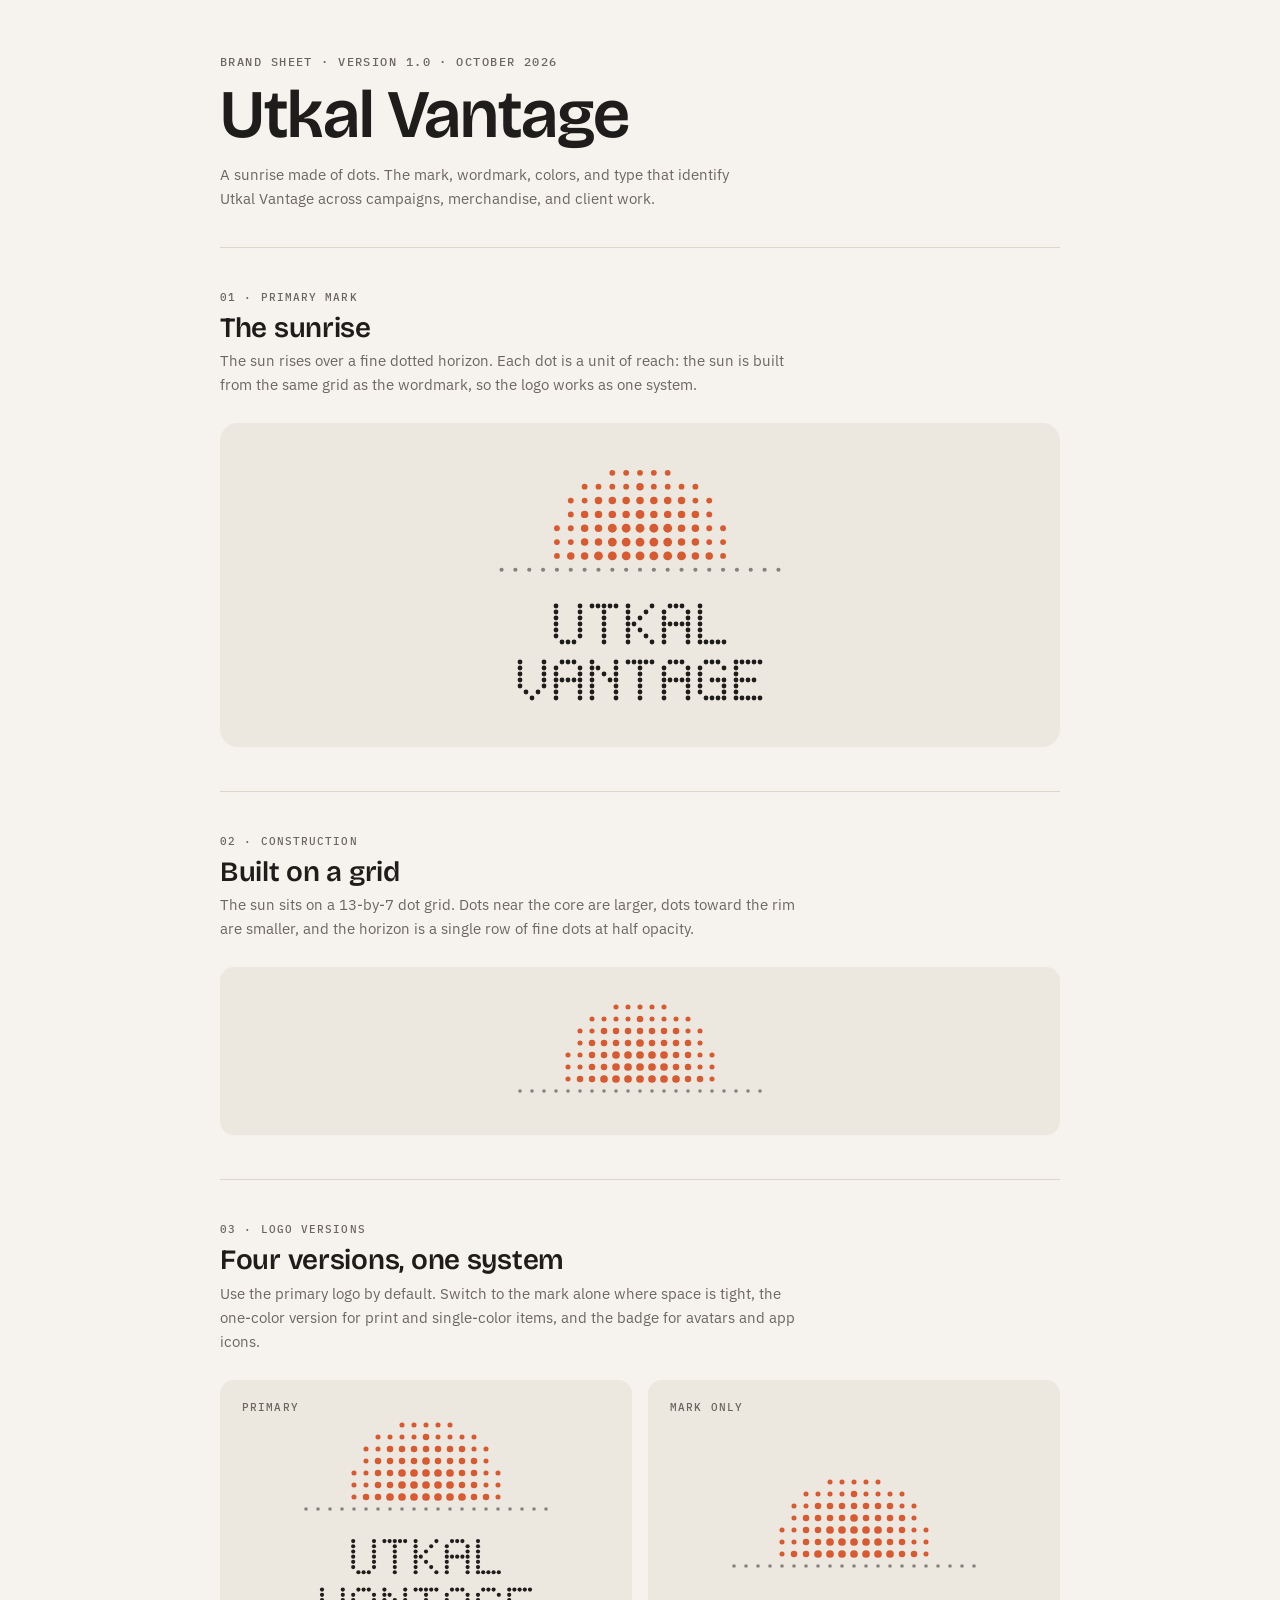
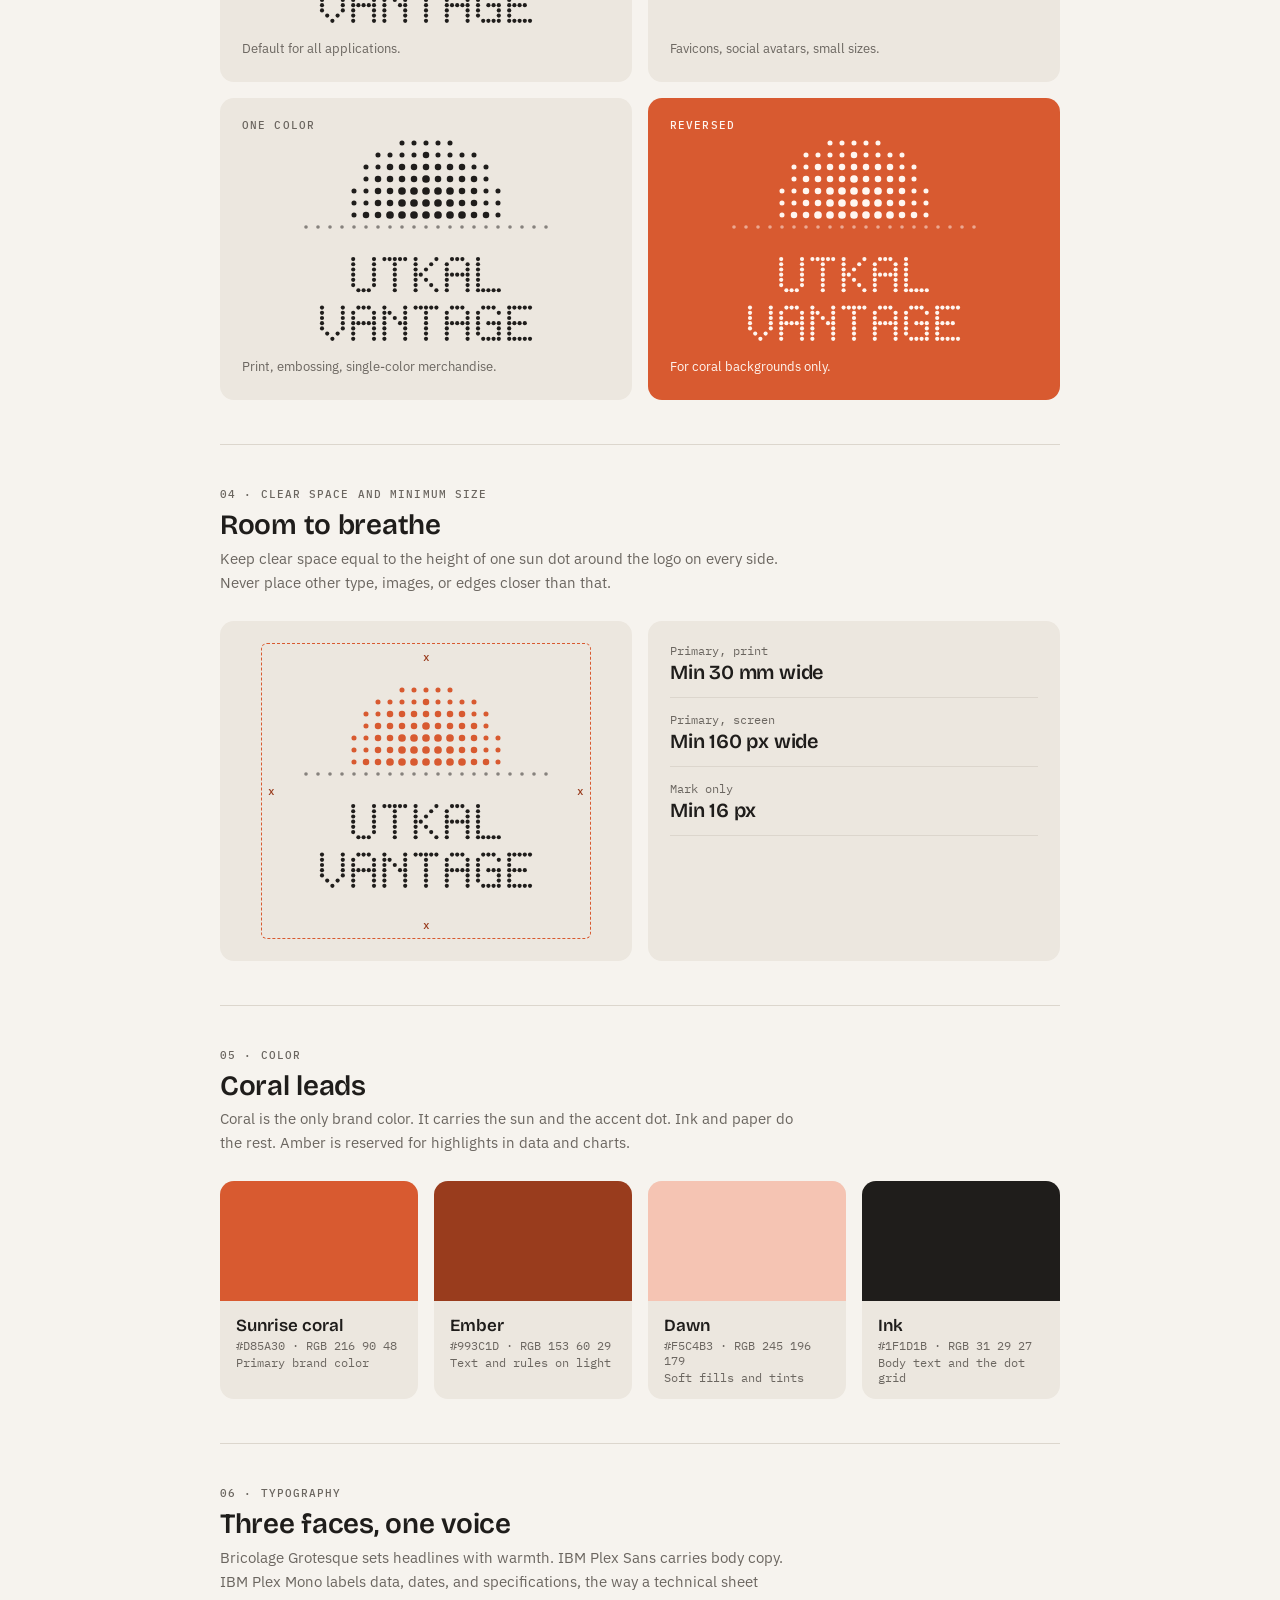
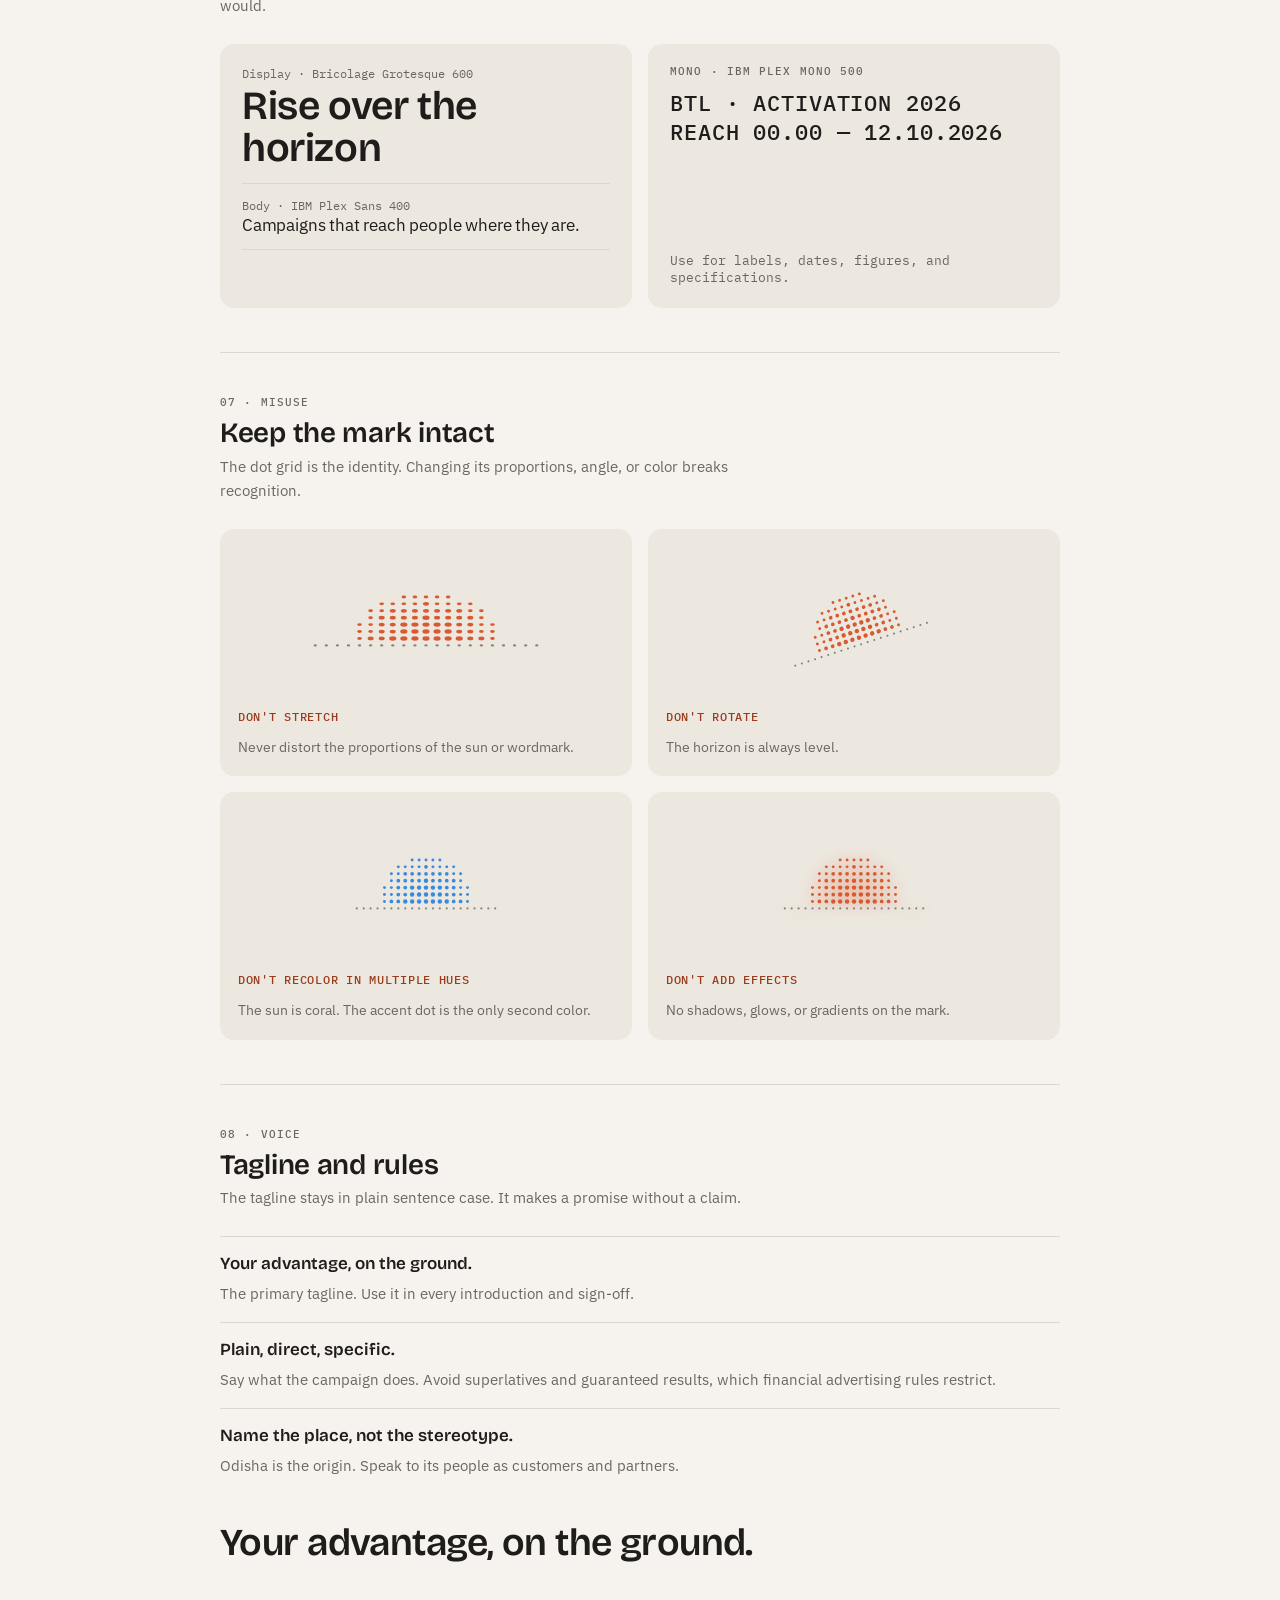
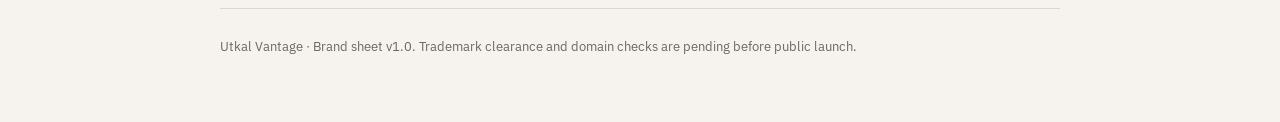
==== brand-sheet.html @ a1b7d974 "feat(brand): apply Utkal Vantage brand identity, sunrise dot grid logo, and typography" ====
<!doctype html><html><head><meta charset=utf8><meta name=viewport content="width=device-width,initial-scale=1,viewport-fit=cover"><style>:root{color-scheme:light;box-sizing:border-box;padding-top:env(safe-area-inset-top,0px);padding-bottom:env(safe-area-inset-bottom,0px)}html{scroll-padding-top:env(safe-area-inset-top,0px)}body{margin:0;padding:0;font:14px -apple-system,BlinkMacSystemFont,sans-serif;background:#fff;color:#000}img{max-width:100%}[hidden]:not([hidden=until-found i]){display:none!important}</style></head><body>
<title>Utkal Vantage Brand Sheet</title>
<link rel="stylesheet" href="https://fonts.googleapis.com/css2?family=Bricolage+Grotesque:opsz,wght@12..96,500..700&family=IBM+Plex+Mono:wght@400;500&family=IBM+Plex+Sans:wght@400;500&display=swap">
<style>
/* Layout: one column of brand specimens, each section a ruled band. Dot grid is the signature. */
:root{
  --bg:#F6F3EE; --fg:#1F1D1B; --muted:#6B6660; --line:#DCD6CD; --panel:#ECE7DF;
  --accent:#D85A30; --accent-deep:#993C1D; --accent-soft:#F5C4B3; --amber:#EF9F27;
  --display:"Bricolage Grotesque",ui-sans-serif,system-ui,sans-serif;
  --body:"IBM Plex Sans",ui-sans-serif,system-ui,sans-serif;
  --mono:"IBM Plex Mono",ui-monospace,monospace;
  color-scheme:light;
}
@media (prefers-color-scheme: dark){
  :root:not([data-theme="light"]){
    --bg:#161412; --fg:#F1EDE7; --muted:#A39C93; --line:#3A3631; --panel:#211E1B;
    --accent:#E8714A; --accent-deep:#F5C4B3; --accent-soft:#4A2A1E; --amber:#F2B04A;
    color-scheme:dark;
  }
}
:root[data-theme="dark"]{
  --bg:#161412; --fg:#F1EDE7; --muted:#A39C93; --line:#3A3631; --panel:#211E1B;
  --accent:#E8714A; --accent-deep:#F5C4B3; --accent-soft:#4A2A1E; --amber:#F2B04A;
  color-scheme:dark;
}
*{box-sizing:border-box}
body{margin:0;background:var(--bg);color:var(--fg);font:400 15px/1.6 var(--body);-webkit-font-smoothing:antialiased}
.wrap{max-width:880px;margin:0 auto;padding-block:32px 64px;padding-inline:20px}
header{display:grid;gap:14px;padding-block:24px 36px;border-bottom:1px solid var(--line)}
.kicker{font:500 12px/1 var(--mono);letter-spacing:.12em;text-transform:uppercase;color:var(--muted)}
h1{font:600 clamp(40px,8vw,68px)/0.98 var(--display);letter-spacing:-.02em;margin:0;text-wrap:balance}
.lede{max-width:60ch;color:var(--muted);margin:0}
section{padding-block:44px;border-bottom:1px solid var(--line)}
h2{font:600 28px/1.1 var(--display);margin:0 0 6px;letter-spacing:-.01em}
.sub{color:var(--muted);margin:0 0 26px;max-width:64ch}
.label{font:500 11px/1 var(--mono);letter-spacing:.1em;text-transform:uppercase;color:var(--muted)}
.grid2{display:grid;grid-template-columns:repeat(2,minmax(0,1fr));gap:16px}
.grid4{display:grid;grid-template-columns:repeat(2,minmax(0,1fr));gap:16px}
@media (min-width:640px){.grid4{grid-template-columns:repeat(4,minmax(0,1fr))}}
.tile{background:var(--panel);border-radius:14px;padding:22px;display:grid;place-items:center;min-height:200px;min-width:0}
.tile svg{width:100%;max-width:260px;height:auto;display:block}
.tile .label{align-self:start;justify-self:start;margin-bottom:auto}
.tile-cap{align-self:end;justify-self:start;font-size:13px;color:var(--muted)}
.tile{grid-template-rows:auto 1fr auto}
.hero{background:var(--panel);border-radius:18px;padding:36px 20px 28px;display:grid;place-items:center;gap:8px}
.hero svg{width:100%;max-width:420px;height:auto}
.clear{position:relative;padding:34px;border:1px dashed var(--accent);border-radius:6px;display:inline-block;max-width:100%}
.clear svg{width:260px;max-width:100%;height:auto;display:block}
.dim{position:absolute;font:500 11px var(--mono);color:var(--accent-deep)}
.swatch{border-radius:14px;overflow:hidden;background:var(--panel);min-width:0}
.chip{height:120px}
.swatch .meta{padding:14px 16px;display:grid;gap:2px}
.swatch .name{font:600 17px var(--display)}
.swatch .code{font:400 12px var(--mono);color:var(--muted)}
.scale{display:grid;gap:14px}
.scale > div{display:grid;gap:4px;padding-bottom:14px;border-bottom:1px solid var(--line);min-width:0}
.scale .sample{font:600 var(--size)/1.05 var(--display);letter-spacing:-.01em;overflow-wrap:anywhere}
.scale .spec{font:400 12px var(--mono);color:var(--muted)}
.mono-sample{font:500 22px/1.3 var(--mono);letter-spacing:.04em;overflow-wrap:anywhere}
.misuse{background:var(--panel);border-radius:14px;padding:18px;display:grid;gap:12px;min-width:0}
.misuse .art{display:grid;place-items:center;min-height:150px;overflow:hidden}
.misuse .art svg{width:150px;height:auto}
.misuse .verdict{font:500 12px var(--mono);letter-spacing:.06em;text-transform:uppercase}
.misuse .verdict.no{color:var(--accent-deep)}
.misuse p{margin:0;color:var(--muted);font-size:14px}
.rule{display:grid;gap:8px;padding:16px 0;border-top:1px solid var(--line)}
.rule:first-child{border-top:0}
.rule b{font:600 17px var(--display)}
.rule span{color:var(--muted)}
.tagline{font:600 clamp(26px,5vw,38px)/1.1 var(--display);letter-spacing:-.015em;margin:0;text-wrap:balance}
footer{padding-block:28px 0;color:var(--muted);font-size:13px}
</style>

<div class="wrap">
  <header>
    <div class="kicker">Brand sheet · Version 1.0 · October 2026</div>
    <h1>Utkal Vantage</h1>
    <p class="lede">A sunrise made of dots. The mark, wordmark, colors, and type that identify Utkal Vantage across campaigns, merchandise, and client work.</p>
  </header>

  <section>
    <div class="label">01 · Primary mark</div>
    <h2 style="margin-top:10px">The sunrise</h2>
    <p class="sub">The sun rises over a fine dotted horizon. Each dot is a unit of reach: the sun is built from the same grid as the wordmark, so the logo works as one system.</p>
    <div class="hero" id="hero"></div>
  </section>

  <section>
    <div class="label">02 · Construction</div>
    <h2 style="margin-top:10px">Built on a grid</h2>
    <p class="sub">The sun sits on a 13-by-7 dot grid. Dots near the core are larger, dots toward the rim are smaller, and the horizon is a single row of fine dots at half opacity.</p>
    <div class="tile" style="min-height:0;padding:28px">
      <div id="construct" style="width:100%;display:grid;place-items:center"></div>
    </div>
  </section>

  <section>
    <div class="label">03 · Logo versions</div>
    <h2 style="margin-top:10px">Four versions, one system</h2>
    <p class="sub">Use the primary logo by default. Switch to the mark alone where space is tight, the one-color version for print and single-color items, and the badge for avatars and app icons.</p>
    <div class="grid2">
      <div class="tile"><div class="label">Primary</div><div id="v-primary"></div><div class="tile-cap">Default for all applications.</div></div>
      <div class="tile"><div class="label">Mark only</div><div id="v-mark"></div><div class="tile-cap">Favicons, social avatars, small sizes.</div></div>
      <div class="tile"><div class="label">One color</div><div id="v-mono"></div><div class="tile-cap">Print, embossing, single-color merchandise.</div></div>
      <div class="tile" style="background:var(--accent)"><div class="label" style="color:#FFF6F0">Reversed</div><div id="v-rev"></div><div class="tile-cap" style="color:#FFF6F0">For coral backgrounds only.</div></div>
    </div>
  </section>

  <section>
    <div class="label">04 · Clear space and minimum size</div>
    <h2 style="margin-top:10px">Room to breathe</h2>
    <p class="sub">Keep clear space equal to the height of one sun dot around the logo on every side. Never place other type, images, or edges closer than that.</p>
    <div class="grid2">
      <div class="tile" style="min-height:0">
        <div class="clear" id="clear"><span class="dim" style="top:6px;left:50%;transform:translateX(-50%)">x</span><span class="dim" style="bottom:6px;left:50%;transform:translateX(-50%)">x</span><span class="dim" style="left:6px;top:50%;transform:translateY(-50%)">x</span><span class="dim" style="right:6px;top:50%;transform:translateY(-50%)">x</span></div>
      </div>
      <div class="tile" style="min-height:0">
        <div class="scale" style="width:100%">
          <div><span class="spec">Primary, print</span><span class="sample" style="--size:20px">Min 30 mm wide</span></div>
          <div><span class="spec">Primary, screen</span><span class="sample" style="--size:20px">Min 160 px wide</span></div>
          <div><span class="spec">Mark only</span><span class="sample" style="--size:20px">Min 16 px</span></div>
        </div>
      </div>
    </div>
  </section>

  <section>
    <div class="label">05 · Color</div>
    <h2 style="margin-top:10px">Coral leads</h2>
    <p class="sub">Coral is the only brand color. It carries the sun and the accent dot. Ink and paper do the rest. Amber is reserved for highlights in data and charts.</p>
    <div class="grid4">
      <div class="swatch"><div class="chip" style="background:#D85A30"></div><div class="meta"><span class="name">Sunrise coral</span><span class="code">#D85A30 · RGB 216 90 48</span><span class="code">Primary brand color</span></div></div>
      <div class="swatch"><div class="chip" style="background:#993C1D"></div><div class="meta"><span class="name">Ember</span><span class="code">#993C1D · RGB 153 60 29</span><span class="code">Text and rules on light</span></div></div>
      <div class="swatch"><div class="chip" style="background:#F5C4B3"></div><div class="meta"><span class="name">Dawn</span><span class="code">#F5C4B3 · RGB 245 196 179</span><span class="code">Soft fills and tints</span></div></div>
      <div class="swatch"><div class="chip" style="background:#1F1D1B"></div><div class="meta"><span class="name">Ink</span><span class="code">#1F1D1B · RGB 31 29 27</span><span class="code">Body text and the dot grid</span></div></div>
    </div>
  </section>

  <section>
    <div class="label">06 · Typography</div>
    <h2 style="margin-top:10px">Three faces, one voice</h2>
    <p class="sub">Bricolage Grotesque sets headlines with warmth. IBM Plex Sans carries body copy. IBM Plex Mono labels data, dates, and specifications, the way a technical sheet would.</p>
    <div class="grid2">
      <div class="tile" style="min-height:0;display:grid;gap:18px;justify-items:start;place-items:unset">
        <div class="scale" style="width:100%">
          <div><span class="spec">Display · Bricolage Grotesque 600</span><span class="sample" style="--size:40px">Rise over the horizon</span></div>
          <div><span class="spec">Body · IBM Plex Sans 400</span><span class="sample" style="--size:17px;font-family:var(--body);font-weight:400">Campaigns that reach people where they are.</span></div>
        </div>
      </div>
      <div class="tile" style="min-height:0;display:grid;justify-items:start;place-items:unset;gap:12px">
        <span class="spec label">Mono · IBM Plex Mono 500</span>
        <div class="mono-sample">BTL · ACTIVATION 2026<br>REACH 00.00 — 12.10.2026</div>
        <span style="font:400 13px var(--mono);color:var(--muted)">Use for labels, dates, figures, and specifications.</span>
      </div>
    </div>
  </section>

  <section>
    <div class="label">07 · Misuse</div>
    <h2 style="margin-top:10px">Keep the mark intact</h2>
    <p class="sub">The dot grid is the identity. Changing its proportions, angle, or color breaks recognition.</p>
    <div class="grid2">
      <div class="misuse"><div class="art" id="m-stretch"></div><span class="verdict no">Don't stretch</span><p>Never distort the proportions of the sun or wordmark.</p></div>
      <div class="misuse"><div class="art" id="m-rotate"></div><span class="verdict no">Don't rotate</span><p>The horizon is always level.</p></div>
      <div class="misuse"><div class="art" id="m-rainbow"></div><span class="verdict no">Don't recolor in multiple hues</span><p>The sun is coral. The accent dot is the only second color.</p></div>
      <div class="misuse"><div class="art" id="m-glow"></div><span class="verdict no">Don't add effects</span><p>No shadows, glows, or gradients on the mark.</p></div>
    </div>
  </section>

  <section>
    <div class="label">08 · Voice</div>
    <h2 style="margin-top:10px">Tagline and rules</h2>
    <p class="sub">The tagline stays in plain sentence case. It makes a promise without a claim.</p>
    <div class="rule"><b>Your advantage, on the ground.</b><span>The primary tagline. Use it in every introduction and sign-off.</span></div>
    <div class="rule"><b>Plain, direct, specific.</b><span>Say what the campaign does. Avoid superlatives and guaranteed results, which financial advertising rules restrict.</span></div>
    <div class="rule"><b>Name the place, not the stereotype.</b><span>Odisha is the origin. Speak to its people as customers and partners.</span></div>
    <p class="tagline" style="margin-top:28px">Your advantage, on the ground.</p>
  </section>

  <footer>Utkal Vantage · Brand sheet v1.0. Trademark clearance and domain checks are pending before public launch.</footer>
</div>

<script>
const NS="http://www.w3.org/2000/svg";
const CORAL="#D85A30", INK="var(--fg)";
const G={U:["#...#","#...#","#...#","#...#","#...#","#...#",".###."],T:["#####","..#..","..#..","..#..","..#..","..#..","..#.."],K:["#...#","#..#.","#.#..","##...","#.#..","#..#.","#...#"],A:[".###.","#...#","#...#","#####","#...#","#...#","#...#"],L:["#....","#....","#....","#....","#....","#....","#####"],V:["#...#","#...#","#...#","#...#","#...#",".#.#.","..#.."],N:["#...#","##..#","#.#.#","#..##","#...#","#...#","#...#"],G:[".###.","#...#","#....","#.###","#...#","#...#",".####"],E:["#####","#....","#....","####.","#....","#....","#####"]};
function el(tag,attrs,parent){const e=document.createElementNS(NS,tag);for(const k in attrs)e.setAttribute(k,attrs[k]);if(parent)parent.appendChild(e);return e;}
function svgBox(w,h,cls){return el("svg",{viewBox:`0 0 ${w} ${h}`,role:"img",width:"100%",class:cls||""});}
function sun(svg,cx,cy,cell,o){
  o=o||{};
  for(let gx=-6;gx<=6;gx++)for(let gy=-6;gy<=0;gy++){
    const d=Math.hypot(gx,gy);
    if(d<=6.5){
      const r=d<=3?cell*0.32:(d<=5?cell*0.27:cell*0.21);
      const fill=(o.core&&d<=3)?CORAL:(o.sunFill||CORAL);
      el("circle",{cx:cx+gx*cell,cy:cy+gy*cell,r:r,fill:fill},svg);
    }
  }
  for(let gx=-10;gx<=10;gx++)el("circle",{cx:cx+gx*cell,cy:cy+cell,r:cell*0.15,fill:o.ink||INK,opacity:0.5},svg);
}
function word(svg,s,x0,y0,wc,fill){
  const w=s.length*6-1;
  let x=x0-(w*wc)/2;
  for(const ch of s){
    const g=G[ch];
    for(let r=0;r<7;r++)for(let c=0;c<5;c++)if(g[r][c]==="#")el("circle",{cx:x+c*wc+wc/2,cy:y0+r*wc+wc/2,r:wc*0.4,fill:fill||INK},svg);
    x+=6*wc;
  }
}
function primary(cell,o){
  const w=260,h=112,svg=svgBox(w,h);
  sun(svg,130,84,cell,o);
  return svg;
}
function wordmark(o){
  const svg=svgBox(300,120);
  word(svg,"UTKAL",150,4,6,o&&o.wordFill);
  word(svg,"VANTAGE",150,60,6,o&&o.wordFill);
  return svg;
}
function lockup(o){
  const wrap=document.createElement("div");
  wrap.style.display="grid";wrap.style.justifyItems="center";wrap.style.gap="10px";
  const top=primary(12,o);
  top.setAttribute("width","100%");
  wrap.appendChild(top);
  const wm=wordmark(o);
  wm.setAttribute("width","60%");
  wrap.appendChild(wm);
  return wrap;
}
function markOnly(o){
  const svg=svgBox(260,112);
  sun(svg,130,84,12,o);
  return svg;
}
document.getElementById("hero").appendChild(lockup({}));
document.getElementById("construct").appendChild(primary(12,{}));
document.getElementById("clear").appendChild(lockup({}));
document.getElementById("v-primary").appendChild(lockup({}));
document.getElementById("v-mark").appendChild(markOnly({}));
document.getElementById("v-mono").appendChild(lockup({core:false,sunFill:"var(--fg)"}));
document.getElementById("v-rev").appendChild(lockup({core:false,sunFill:"#FFF6F0",ink:"#FFF6F0",wordFill:"#FFF6F0"}));
document.getElementById("m-stretch").appendChild(markOnly({}));
document.getElementById("m-stretch").firstChild.style.transform="scaleX(1.6)";
document.getElementById("m-rotate").appendChild(markOnly({}));
document.getElementById("m-rotate").firstChild.style.transform="rotate(-18deg)";
document.getElementById("m-rainbow").appendChild(markOnly({sunFill:"#378ADD"}));
document.getElementById("m-glow").appendChild(markOnly({}));
document.getElementById("m-glow").firstChild.style.filter="drop-shadow(0 0 6px rgba(216,90,48,.7))";
</script>

</body></html>
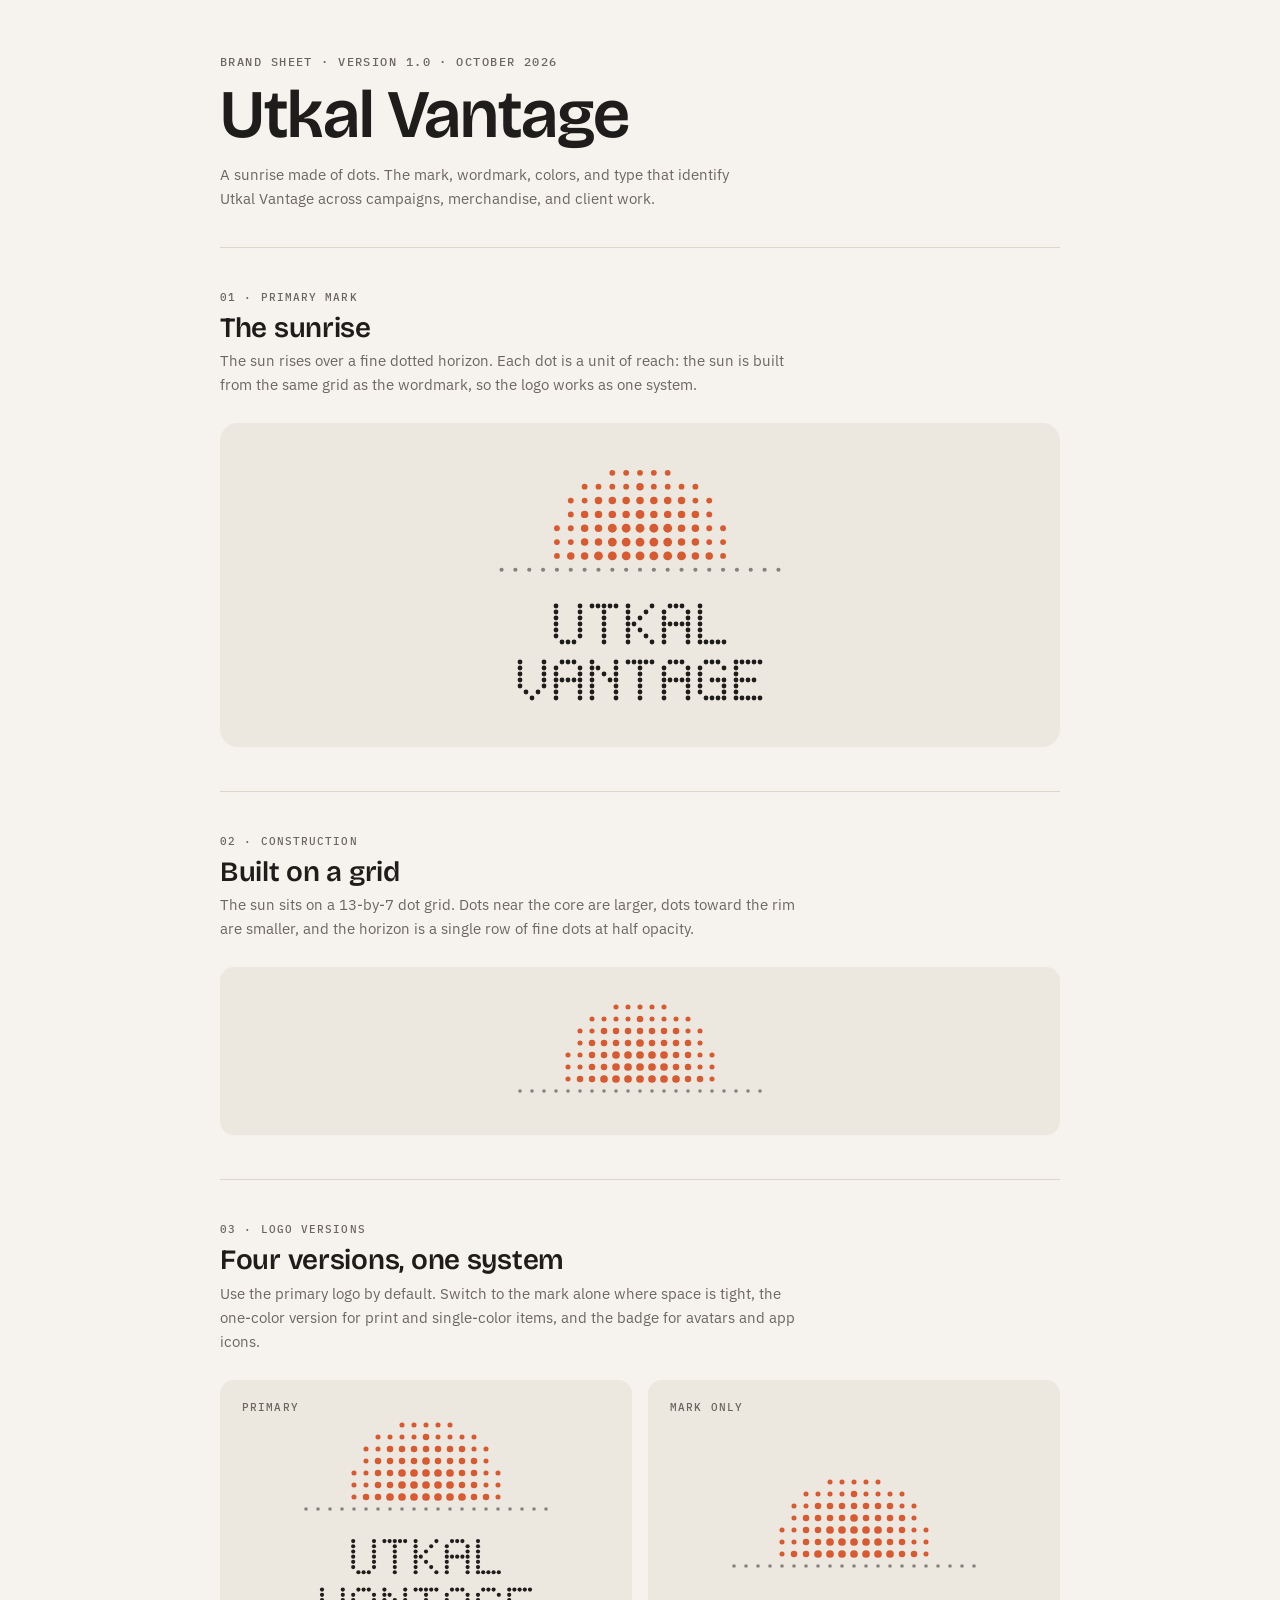
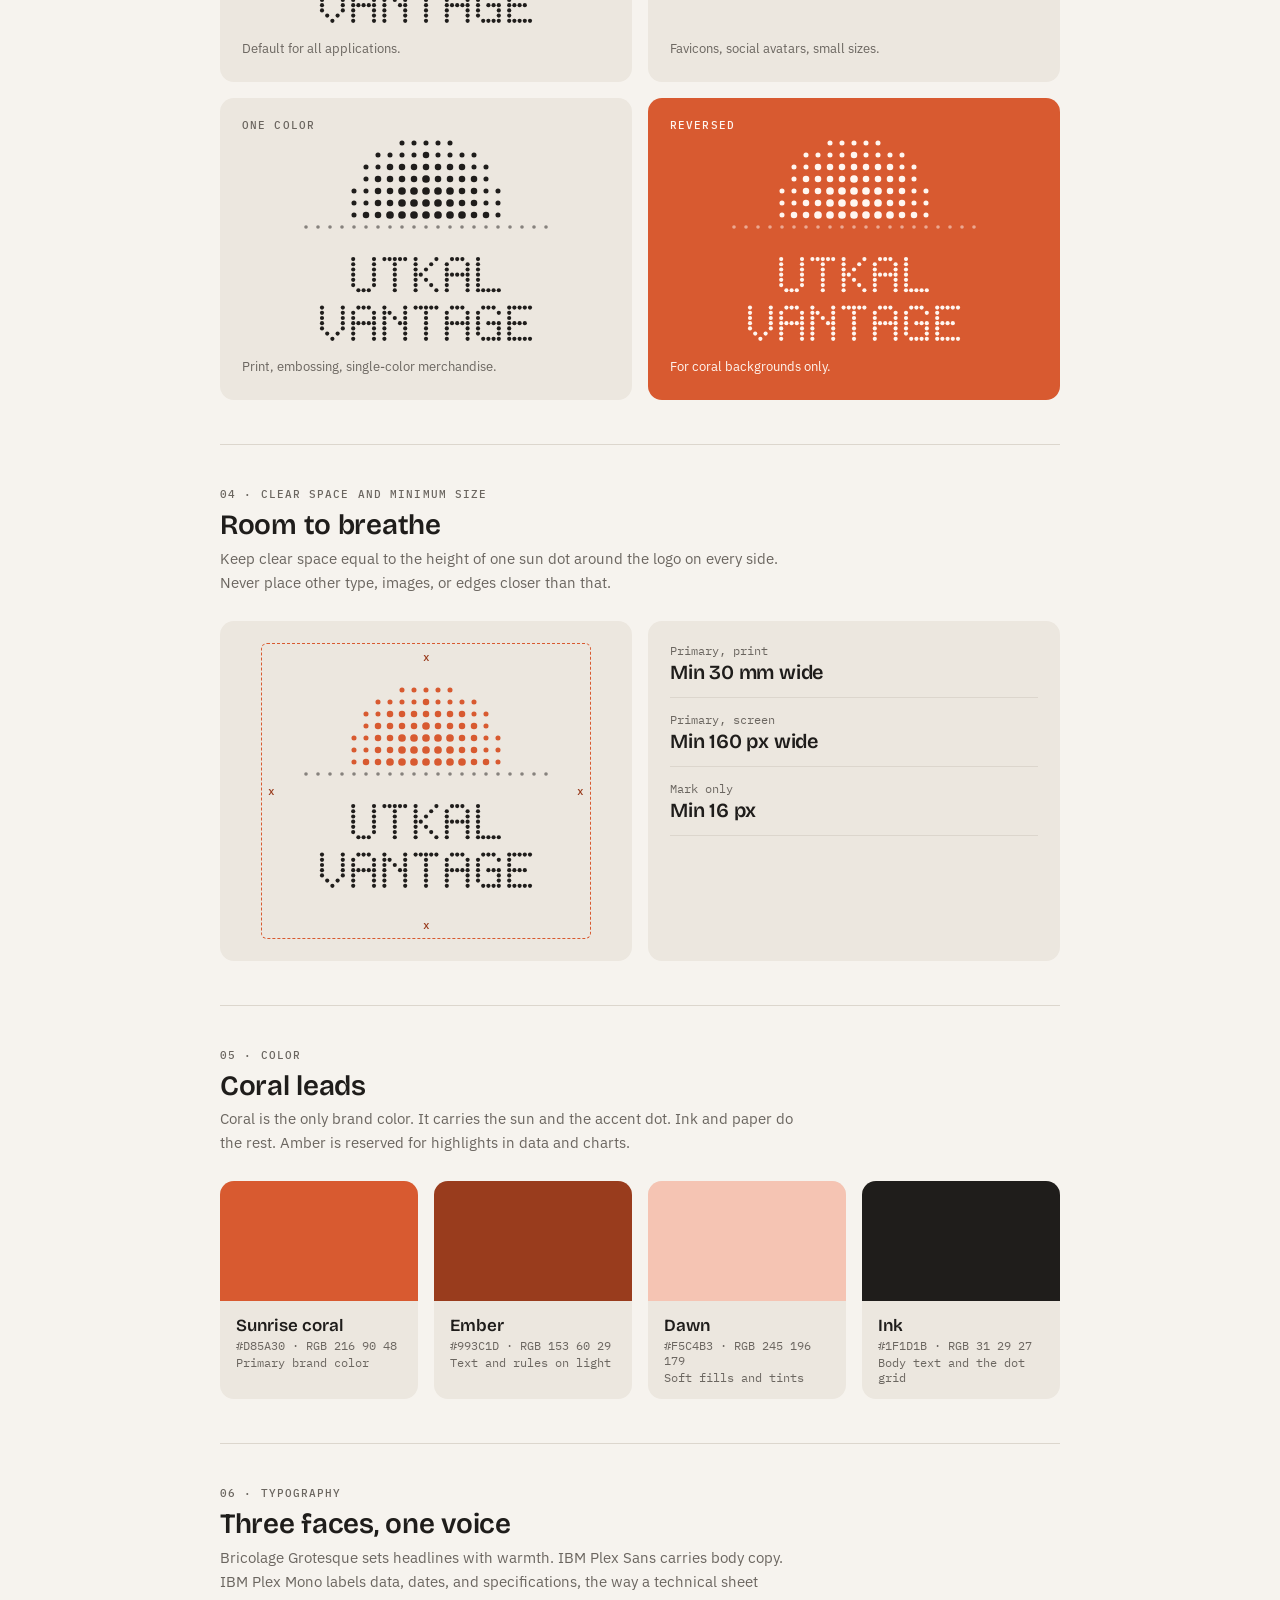
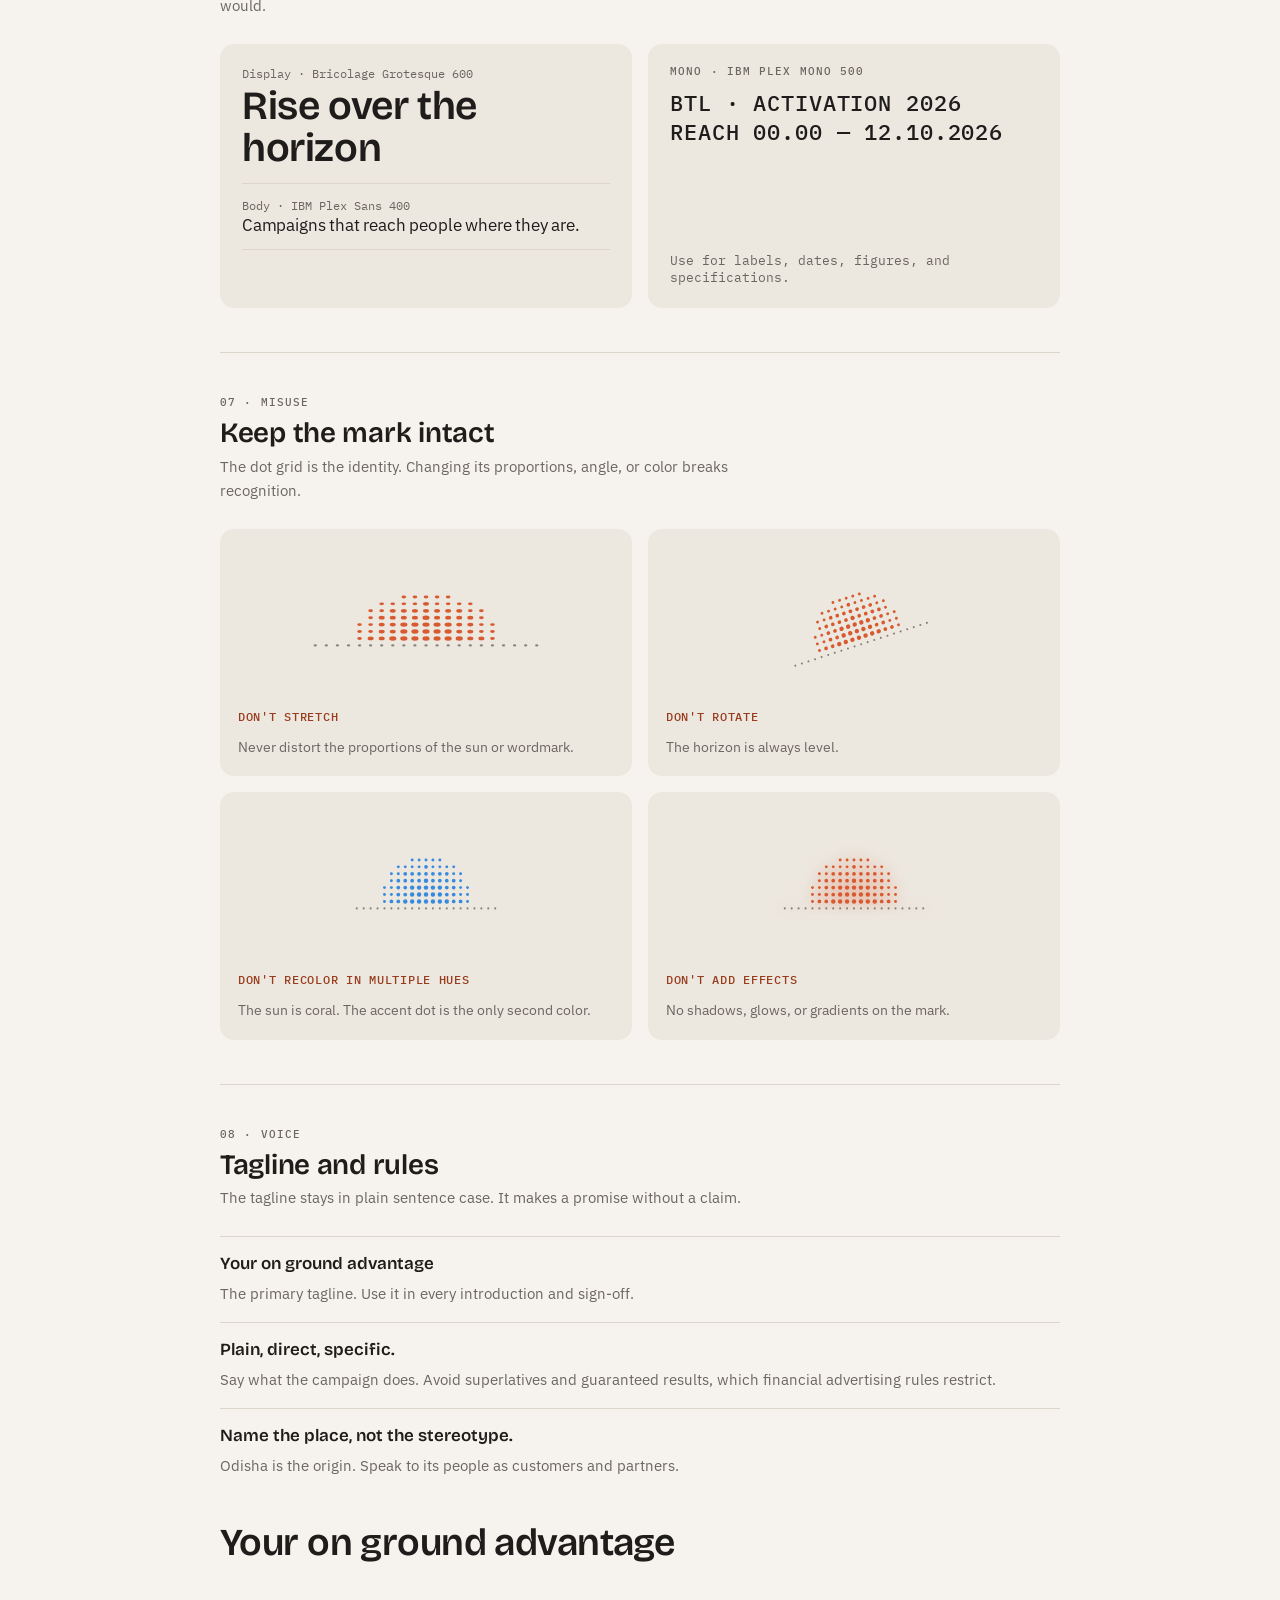
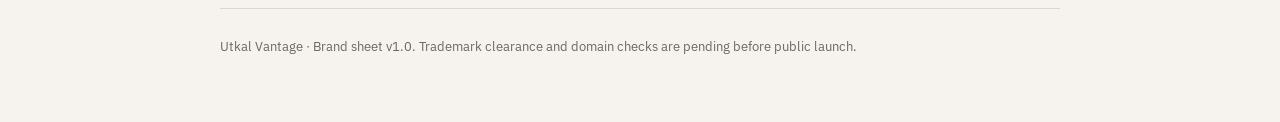
==== commit 64187676: "brand: update official tagline to 'Your on ground advantage'" ====
--- a/brand-sheet.html
+++ b/brand-sheet.html
@@ -171,10 +171,10 @@
     <div class="label">08 · Voice</div>
     <h2 style="margin-top:10px">Tagline and rules</h2>
     <p class="sub">The tagline stays in plain sentence case. It makes a promise without a claim.</p>
-    <div class="rule"><b>Your advantage, on the ground.</b><span>The primary tagline. Use it in every introduction and sign-off.</span></div>
+    <div class="rule"><b>Your on ground advantage</b><span>The primary tagline. Use it in every introduction and sign-off.</span></div>
     <div class="rule"><b>Plain, direct, specific.</b><span>Say what the campaign does. Avoid superlatives and guaranteed results, which financial advertising rules restrict.</span></div>
     <div class="rule"><b>Name the place, not the stereotype.</b><span>Odisha is the origin. Speak to its people as customers and partners.</span></div>
-    <p class="tagline" style="margin-top:28px">Your advantage, on the ground.</p>
+    <p class="tagline" style="margin-top:28px">Your on ground advantage</p>
   </section>
 
   <footer>Utkal Vantage · Brand sheet v1.0. Trademark clearance and domain checks are pending before public launch.</footer>
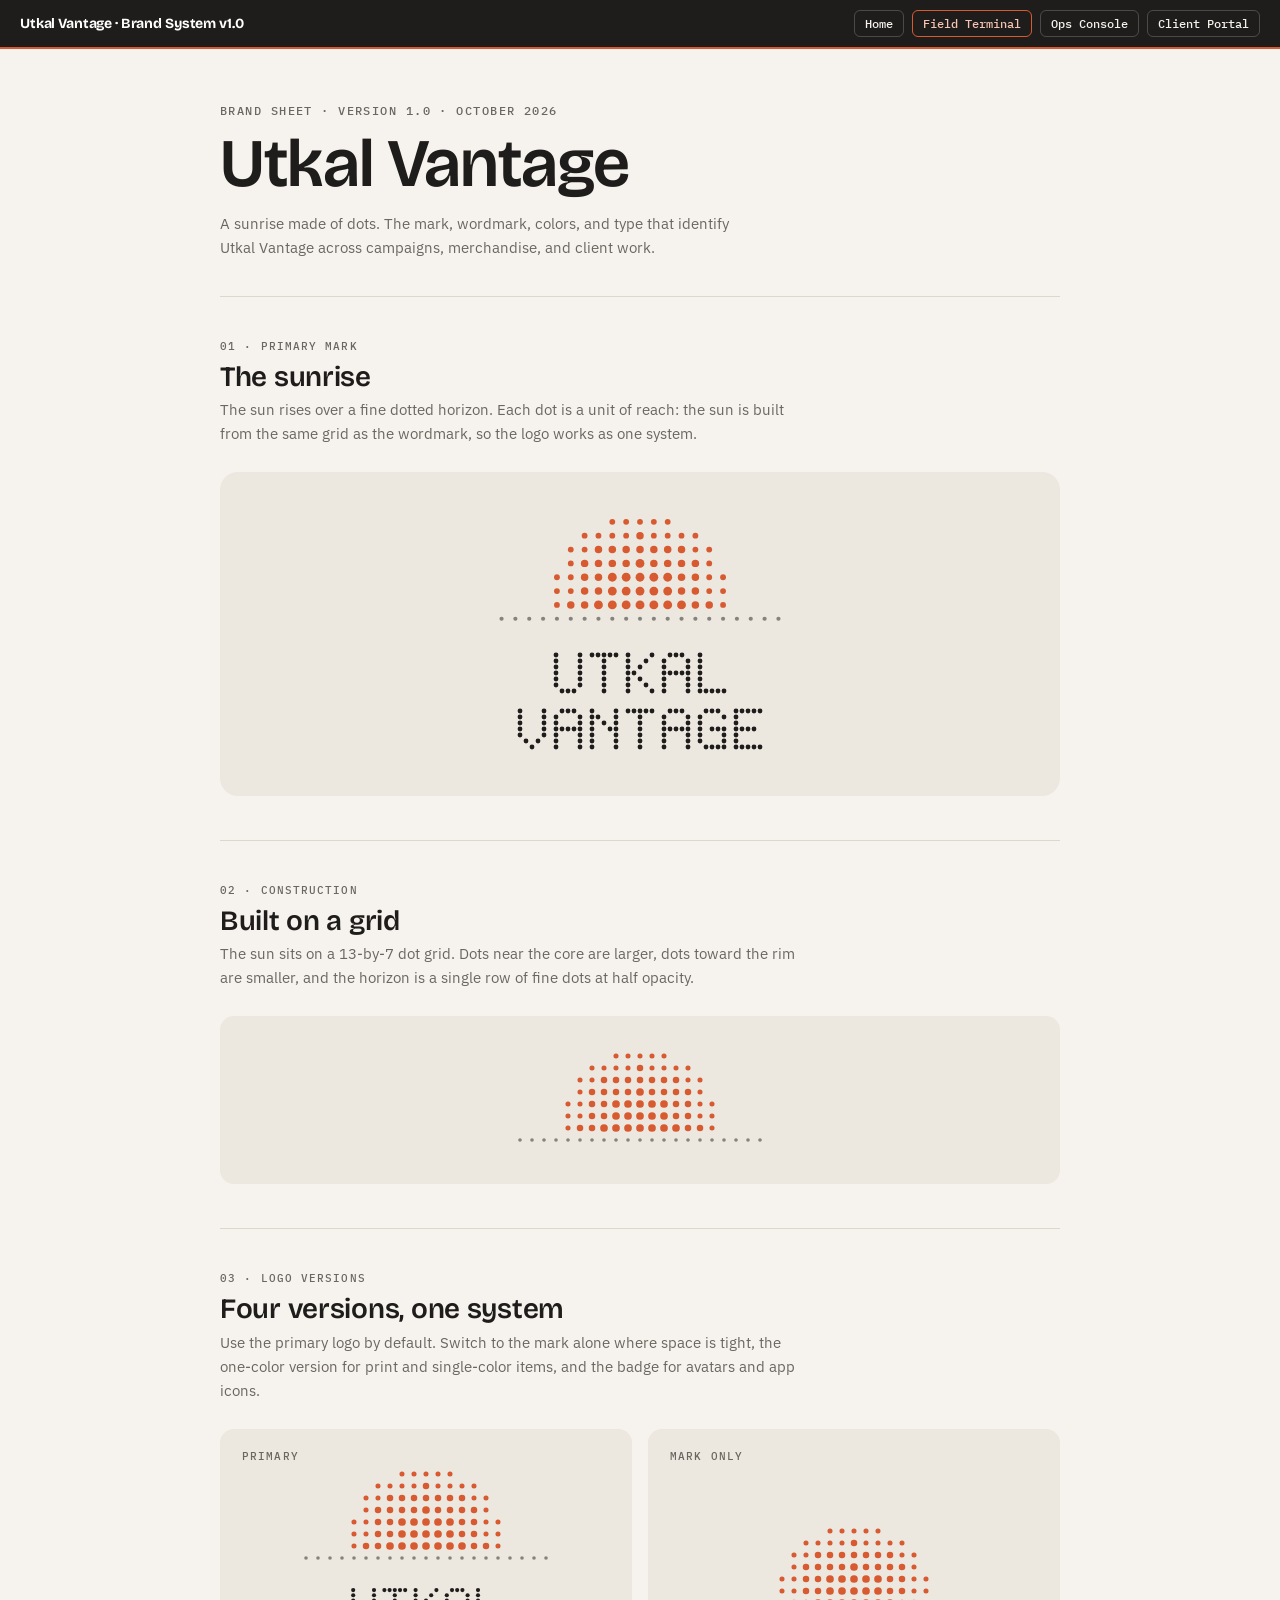
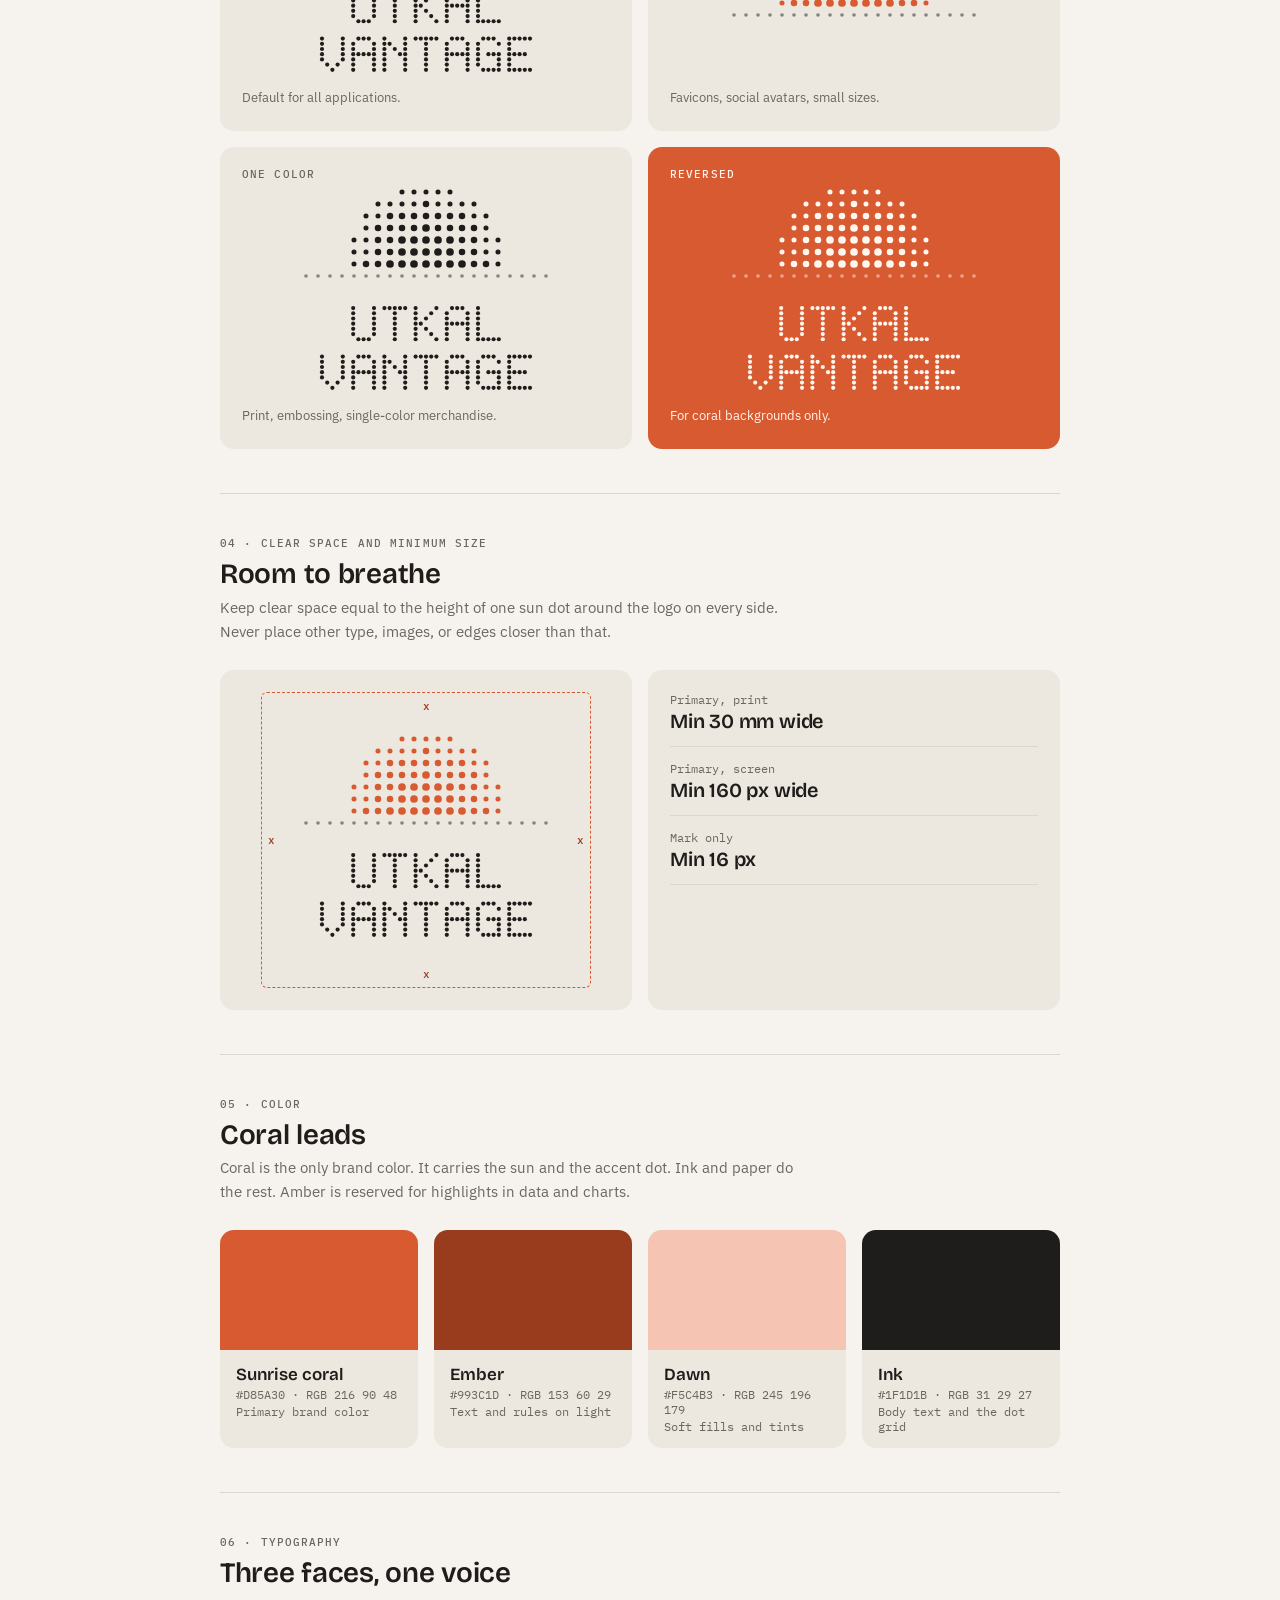
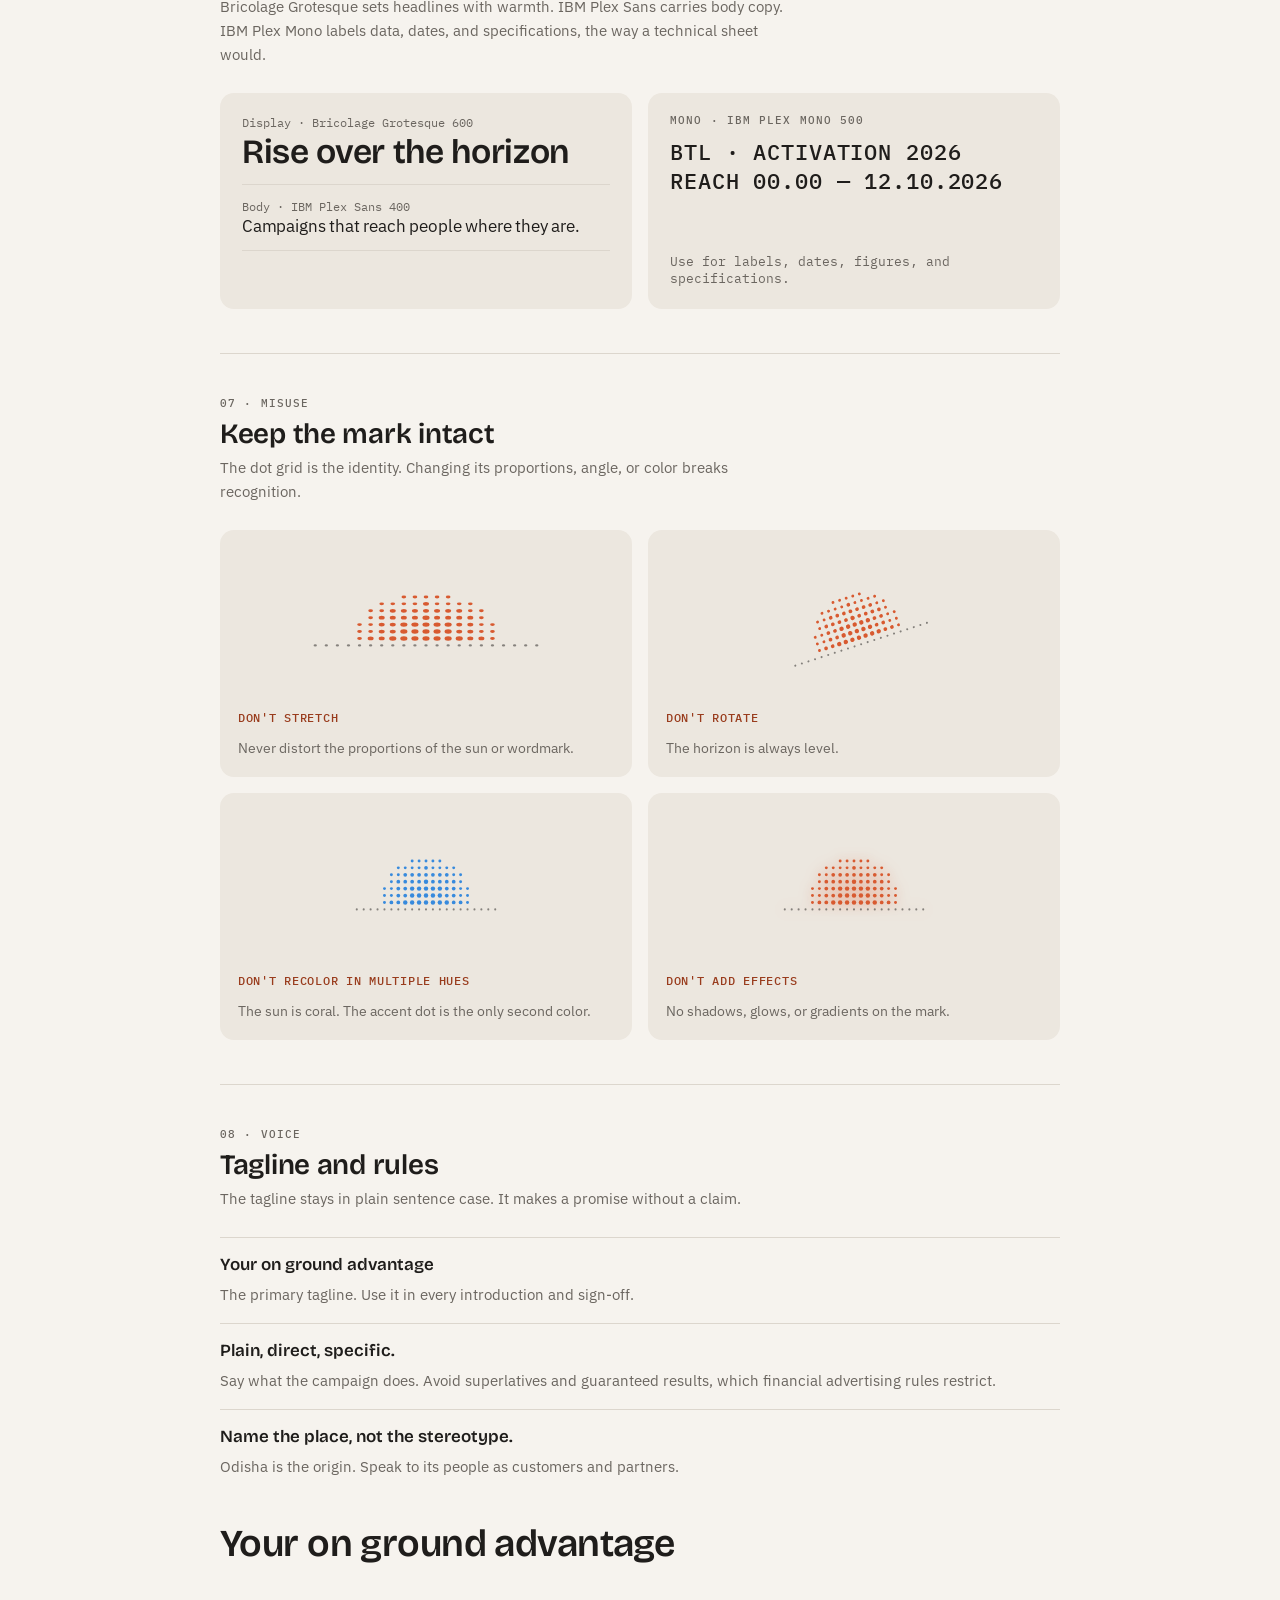
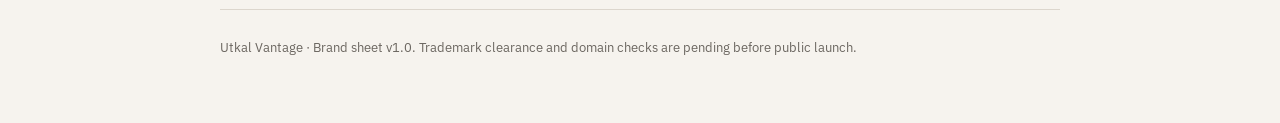
==== commit fc9a854e: "feat(v2.0): comprehensive field platform upgrade with mobile-first responsive engine and failover pe" ====
--- a/brand-sheet.html
+++ b/brand-sheet.html
@@ -1,4 +1,8 @@
-<!doctype html><html><head><meta charset=utf8><meta name=viewport content="width=device-width,initial-scale=1,viewport-fit=cover"><style>:root{color-scheme:light;box-sizing:border-box;padding-top:env(safe-area-inset-top,0px);padding-bottom:env(safe-area-inset-bottom,0px)}html{scroll-padding-top:env(safe-area-inset-top,0px)}body{margin:0;padding:0;font:14px -apple-system,BlinkMacSystemFont,sans-serif;background:#fff;color:#000}img{max-width:100%}[hidden]:not([hidden=until-found i]){display:none!important}</style></head><body>
+<!doctype html>
+<html lang="en" data-theme="light">
+<head>
+<meta charset="utf-8">
+<meta name="viewport" content="width=device-width,initial-scale=1,viewport-fit=cover">
 <title>Utkal Vantage Brand Sheet</title>
 <link rel="stylesheet" href="https://fonts.googleapis.com/css2?family=Bricolage+Grotesque:opsz,wght@12..96,500..700&family=IBM+Plex+Mono:wght@400;500&family=IBM+Plex+Sans:wght@400;500&display=swap">
 <style>
@@ -11,20 +15,11 @@
   --mono:"IBM Plex Mono",ui-monospace,monospace;
   color-scheme:light;
 }
-@media (prefers-color-scheme: dark){
-  :root:not([data-theme="light"]){
-    --bg:#161412; --fg:#F1EDE7; --muted:#A39C93; --line:#3A3631; --panel:#211E1B;
-    --accent:#E8714A; --accent-deep:#F5C4B3; --accent-soft:#4A2A1E; --amber:#F2B04A;
-    color-scheme:dark;
-  }
-}
-:root[data-theme="dark"]{
-  --bg:#161412; --fg:#F1EDE7; --muted:#A39C93; --line:#3A3631; --panel:#211E1B;
-  --accent:#E8714A; --accent-deep:#F5C4B3; --accent-soft:#4A2A1E; --amber:#F2B04A;
-  color-scheme:dark;
-}
 *{box-sizing:border-box}
-body{margin:0;background:var(--bg);color:var(--fg);font:400 15px/1.6 var(--body);-webkit-font-smoothing:antialiased}
+body{margin:0;background:var(--bg);color:var(--fg);font:400 15px/1.6 var(--body);-webkit-font-smoothing:antialiased;overflow-x:hidden}
+.top-nav{background:#1F1D1B;color:#fff;padding:10px 20px;display:flex;align-items:center;justify-content:space-between;flex-wrap:wrap;gap:10px;border-bottom:2px solid var(--accent)}
+.top-nav a{color:#F6F3EE;text-decoration:none;font:500 12px var(--mono);padding:5px 10px;border-radius:6px;border:1px solid rgba(255,255,255,0.2)}
+.top-nav a:hover{background:rgba(255,255,255,0.12)}
 .wrap{max-width:880px;margin:0 auto;padding-block:32px 64px;padding-inline:20px}
 header{display:grid;gap:14px;padding-block:24px 36px;border-bottom:1px solid var(--line)}
 .kicker{font:500 12px/1 var(--mono);letter-spacing:.12em;text-transform:uppercase;color:var(--muted)}
@@ -37,11 +32,11 @@
 .grid2{display:grid;grid-template-columns:repeat(2,minmax(0,1fr));gap:16px}
 .grid4{display:grid;grid-template-columns:repeat(2,minmax(0,1fr));gap:16px}
 @media (min-width:640px){.grid4{grid-template-columns:repeat(4,minmax(0,1fr))}}
-.tile{background:var(--panel);border-radius:14px;padding:22px;display:grid;place-items:center;min-height:200px;min-width:0}
+@media (max-width:560px){.grid2{grid-template-columns:1fr}}
+.tile{background:var(--panel);border-radius:14px;padding:22px;display:grid;place-items:center;min-height:200px;min-width:0;grid-template-rows:auto 1fr auto}
 .tile svg{width:100%;max-width:260px;height:auto;display:block}
 .tile .label{align-self:start;justify-self:start;margin-bottom:auto}
 .tile-cap{align-self:end;justify-self:start;font-size:13px;color:var(--muted)}
-.tile{grid-template-rows:auto 1fr auto}
 .hero{background:var(--panel);border-radius:18px;padding:36px 20px 28px;display:grid;place-items:center;gap:8px}
 .hero svg{width:100%;max-width:420px;height:auto}
 .clear{position:relative;padding:34px;border:1px dashed var(--accent);border-radius:6px;display:inline-block;max-width:100%}
@@ -70,6 +65,18 @@
 .tagline{font:600 clamp(26px,5vw,38px)/1.1 var(--display);letter-spacing:-.015em;margin:0;text-wrap:balance}
 footer{padding-block:28px 0;color:var(--muted);font-size:13px}
 </style>
+</head>
+<body>
+
+<nav class="top-nav">
+  <span style="font:700 14px var(--display);letter-spacing:-0.01em;">Utkal Vantage · Brand System v1.0</span>
+  <div style="display:flex;gap:8px;flex-wrap:wrap;">
+    <a href="index.html">Home</a>
+    <a href="promoter.html" style="border-color:var(--accent);color:var(--accent-soft);">Field Terminal</a>
+    <a href="dashboard.html">Ops Console</a>
+    <a href="client-portal.html">Client Portal</a>
+  </div>
+</nav>
 
 <div class="wrap">
   <header>
@@ -143,7 +150,7 @@
     <div class="grid2">
       <div class="tile" style="min-height:0;display:grid;gap:18px;justify-items:start;place-items:unset">
         <div class="scale" style="width:100%">
-          <div><span class="spec">Display · Bricolage Grotesque 600</span><span class="sample" style="--size:40px">Rise over the horizon</span></div>
+          <div><span class="spec">Display · Bricolage Grotesque 600</span><span class="sample" style="--size:34px">Rise over the horizon</span></div>
           <div><span class="spec">Body · IBM Plex Sans 400</span><span class="sample" style="--size:17px;font-family:var(--body);font-weight:400">Campaigns that reach people where they are.</span></div>
         </div>
       </div>
@@ -250,4 +257,5 @@
 document.getElementById("m-glow").firstChild.style.filter="drop-shadow(0 0 6px rgba(216,90,48,.7))";
 </script>
 
-</body></html>
+</body>
+</html>
